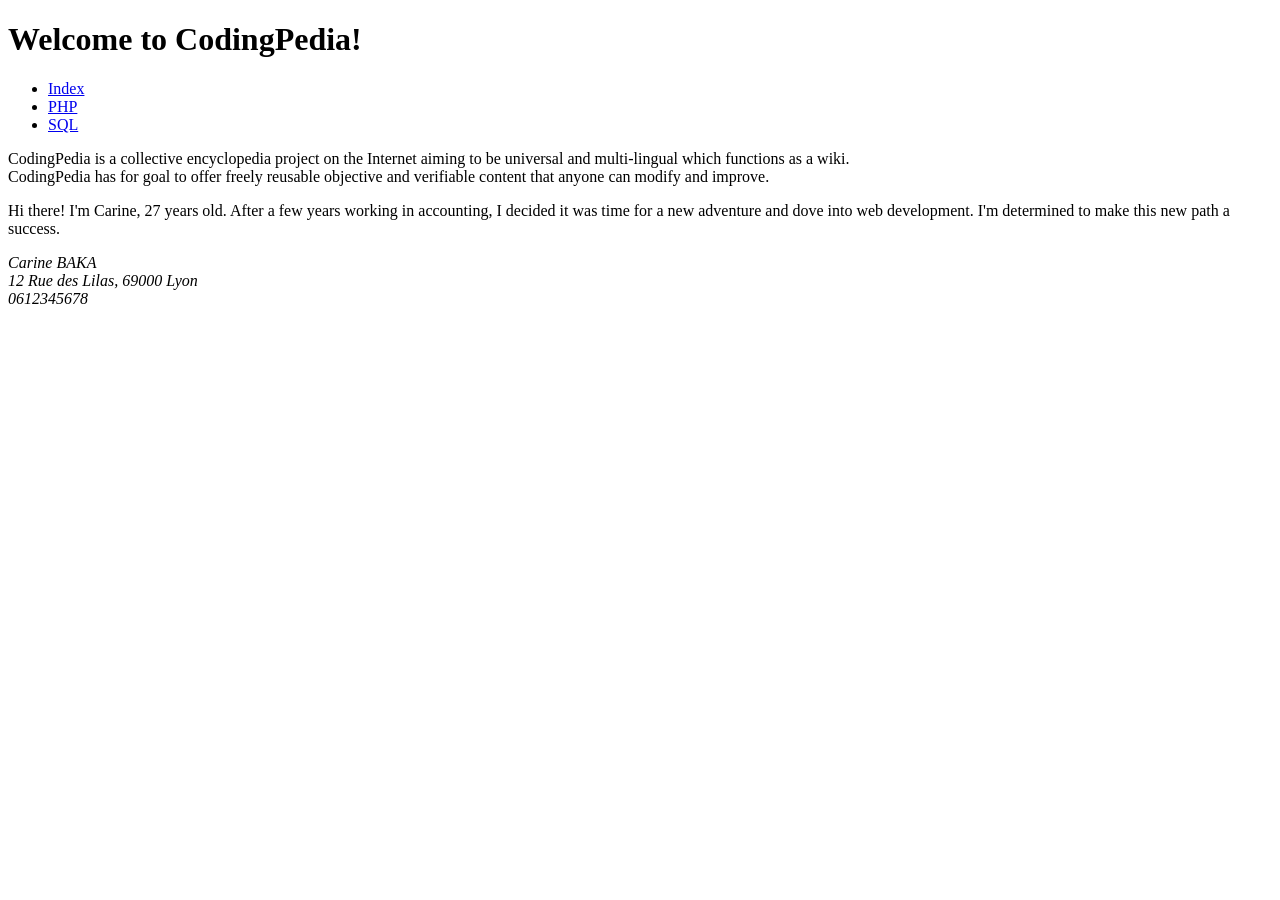
==== index.html @ 439198e8 "Test" ====
<!DOCTYPE html>
<html lang="en">
<head>
    <title>CodingPedia</title>
</head>
<body>
    <header>
        <h1>Welcome to CodingPedia!</h1>
        <nav>
            <ul>
                <li><a href="index.html">Index</a></li>
                <li><a href="php.html">PHP</a></li>
                <li><a href="sql.html">SQL</a></li>
            </ul>
        </nav>
    </header>
    <main>
        <p>CodingPedia is a collective encyclopedia project on the Internet aiming to be universal and multi-lingual which functions as a wiki. <br>CodingPedia has for goal to offer freely reusable objective and verifiable content that anyone can modify and improve.</p>
    </main>
    <aside>
        <p>Hi there! I'm Carine, 27 years old. After a few years working in accounting, I decided it was time for a new adventure and dove into web development. I'm determined to make this new path a success.</p>
    </aside>
    <footer>
        <address>
            Carine BAKA<br>
            12 Rue des Lilas, 69000 Lyon<br>
            0612345678 
        </address>
    </footer>
</body>
</html>
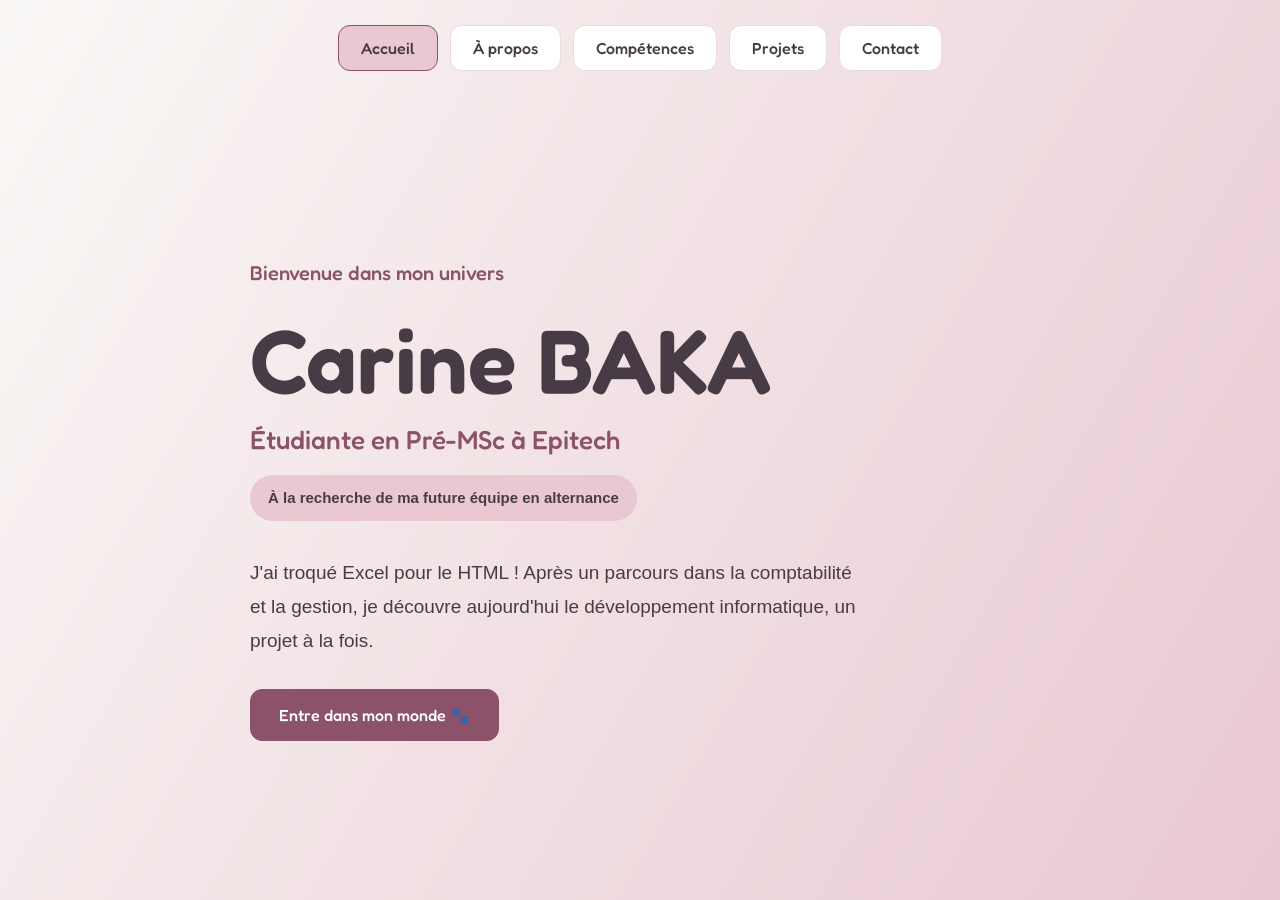
==== commit 249d7889: "Create portfolio pages and projects" ====
--- a/index.html
+++ b/index.html
@@ -1,31 +1,48 @@
+
 <!DOCTYPE html>
-<html lang="en">
+<html lang="fr">
 <head>
-    <title>CodingPedia</title>
+    <meta charset="UTF-8">
+    <meta name="viewport" content="width=device-width, initial-scale=1.0">
+    <meta name="description" content="Portfolio de Carine BAKA, étudiante à Epitech à la recherche d'une alternance en développement informatique.">
+    <title>Accueil | Carine's World</title>
+    <link href="https://fonts.googleapis.com/css2?family=Fredoka:wght@400;500;600&display=swap" rel="stylesheet">
+    <link rel="stylesheet" href="style.css">
 </head>
 <body>
+
     <header>
-        <h1>Welcome to CodingPedia!</h1>
-        <nav>
-            <ul>
-                <li><a href="index.html">Index</a></li>
-                <li><a href="php.html">PHP</a></li>
-                <li><a href="sql.html">SQL</a></li>
-            </ul>
+        <nav aria-label="Navigation principale">
+            <a class="btn" href="index.html" aria-current="page">Accueil</a>
+            <a class="btn" href="apropos.html">À propos</a>
+            <a class="btn" href="competences.html">Compétences</a>
+            <a class="btn" href="projets.html">Projets</a>
+            <a class="btn" href="contact.html">Contact</a>
         </nav>
     </header>
-    <main>
-        <p>CodingPedia is a collective encyclopedia project on the Internet aiming to be universal and multi-lingual which functions as a wiki. <br>CodingPedia has for goal to offer freely reusable objective and verifiable content that anyone can modify and improve.</p>
+
+    <main class="home">
+        <section class="home-content">
+            <p class="home-label">Bienvenue dans mon univers</p>
+            <h1>Carine BAKA</h1>
+            <h2>Étudiante en Pré-MSc à Epitech</h2>
+
+            <p class="home-status">
+   		 À la recherche de ma future équipe en alternance
+	    </p>
+
+            <p class="home-description">
+                J'ai troqué Excel pour le HTML !
+                Après un parcours dans la comptabilité et la gestion,
+                je découvre aujourd'hui le développement informatique,
+                un projet à la fois.
+            </p>
+
+            <a class="btn home-btn" href="apropos.html">
+                Entre dans mon monde 🐾
+            </a>
+        </section>
     </main>
-    <aside>
-        <p>Hi there! I'm Carine, 27 years old. After a few years working in accounting, I decided it was time for a new adventure and dove into web development. I'm determined to make this new path a success.</p>
-    </aside>
-    <footer>
-        <address>
-            Carine BAKA<br>
-            12 Rue des Lilas, 69000 Lyon<br>
-            0612345678 
-        </address>
-    </footer>
+
 </body>
 </html>
--- a/style.css
+++ b/style.css
@@ -0,0 +1,835 @@
+
+/* 1. Couleurs */
+:root {
+    --fond: #faf8f6;
+    --rose: #e9c8d1;
+    --peche: #ffe5d6;
+    --accent: #8b526a;
+    --texte: #473c46;
+    --blanc: #ffffff;
+    --bordure: #e8dce1;
+}
+
+/* 2. Général */
+* {
+    box-sizing: border-box;
+}
+
+body {
+    margin: 0;
+    min-height: 100vh;
+    color: var(--texte);
+    font-family: Arial, sans-serif;
+    background: linear-gradient(
+        120deg,
+        var(--fond),
+        var(--rose),
+        var(--peche),
+        var(--fond)
+    );
+    background-size: 300% 300%;
+    animation: couleurs 12s ease infinite;
+}
+
+header,
+main {
+    padding: 25px;
+    text-align: center;
+}
+
+h1,
+h2,
+h3 {
+    font-family: 'Fredoka', Arial, sans-serif;
+}
+
+h1 {
+    color: var(--accent);
+    font-size: 42px;
+    font-weight: 500;
+}
+
+h2 {
+    font-size: 30px;
+    font-weight: 500;
+}
+
+p {
+    font-size: 17px;
+    line-height: 1.7;
+}
+
+/* 3. Navigation */
+nav {
+    display: flex;
+    justify-content: center;
+    flex-wrap: wrap;
+    gap: 12px;
+}
+
+.btn {
+    display: inline-block;
+    padding: 12px 22px;
+    background: var(--blanc);
+    color: var(--texte);
+    border: 1px solid var(--bordure);
+    border-radius: 12px;
+    font: 500 16px 'Fredoka', Arial, sans-serif;
+    text-decoration: none;
+    transition: 0.3s;
+    cursor: pointer;
+}
+
+.btn:hover,
+.btn[aria-current="page"] {
+    background: var(--rose);
+    border-color: var(--accent);
+}
+
+.btn:hover {
+    transform: translateY(-4px);
+    box-shadow: 0 8px 20px #a8798c35;
+}
+
+.btn:focus-visible,
+a:focus-visible,
+input:focus-visible,
+textarea:focus-visible {
+    outline: 3px solid var(--accent);
+    outline-offset: 3px;
+}
+
+/* 4. Accueil */
+.home {
+    display: flex;
+    align-items: center;
+    justify-content: center;
+    min-height: calc(100vh - 110px);
+    padding: 60px 25px;
+}
+
+.home-content {
+    width: 100%;
+    max-width: 780px;
+    text-align: left;
+}
+
+.home-label {
+    color: var(--accent);
+    font: 500 20px 'Fredoka', Arial, sans-serif;
+}
+
+.home-content h1 {
+    margin: 10px 0;
+    color: var(--texte);
+    font-size: clamp(48px, 8vw, 90px);
+    font-weight: 600;
+}
+
+.home-content h2 {
+    margin: 0 0 20px;
+    color: var(--accent);
+    font-size: 26px;
+}
+
+.home-status {
+    display: inline-block;
+    margin: 0 0 20px;
+    padding: 10px 18px;
+    background: var(--rose);
+    border-radius: 30px;
+    font-size: 15px;
+    font-weight: bold;
+}
+
+.home-description {
+    max-width: 620px;
+    margin: 15px 0 30px;
+    font-size: 19px;
+    line-height: 1.8;
+}
+
+.home-btn {
+    padding: 15px 28px;
+    background: var(--accent);
+    color: var(--blanc);
+    border-color: var(--accent);
+}
+
+.home-btn:hover {
+    background: var(--texte);
+    color: var(--blanc);
+}
+
+/* 5. À propos */
+.about-page {
+    max-width: 1100px;
+    margin: auto;
+}
+
+.about-intro {
+    display: flex;
+    align-items: center;
+    gap: 60px;
+    margin: 60px auto 90px;
+    text-align: left;
+}
+
+.avatar {
+    width: 320px;
+    max-width: 40%;
+    height: auto;
+    background: transparent;
+    transition: transform 0.3s;
+}
+
+.avatar:hover {
+    transform: scale(1.07) rotate(-3deg);
+}
+
+.about-text {
+    flex: 1;
+}
+
+.about-label {
+    color: var(--accent);
+    font: 500 19px 'Fredoka', Arial, sans-serif;
+}
+
+.about-text h1 {
+    color: var(--texte);
+    font-size: 48px;
+    line-height: 1.2;
+}
+
+.about-text p {
+    font-size: 18px;
+}
+
+.about-button {
+    margin-top: 20px;
+    background: var(--accent);
+    color: var(--blanc);
+    border-color: var(--accent);
+}
+
+.about-button:hover {
+    background: var(--texte);
+    color: var(--blanc);
+}
+
+/* 6. À propos : anecdotes */
+.about-details {
+    max-width: 900px;
+    margin: 0 auto 70px;
+    text-align: left;
+}
+
+.about-details h2 {
+    margin-bottom: 30px;
+}
+
+.about-line {
+    display: flex;
+    align-items: center;
+    gap: 30px;
+    padding: 20px;
+    border-bottom: 1px solid var(--bordure);
+    transition: 0.3s;
+}
+
+.about-line:hover {
+    background: #fff0f4;
+    border-radius: 12px;
+    transform: translateX(6px);
+}
+
+.about-line span {
+    color: var(--accent);
+    font: 500 25px 'Fredoka', Arial, sans-serif;
+}
+
+.about-line h3 {
+    margin: 0;
+    font-size: 22px;
+}
+
+.about-line p {
+    margin: 5px 0 0;
+}
+
+/* 7. Compétences */
+.skills-page {
+    max-width: 1000px;
+    margin: auto;
+    text-align: left;
+}
+
+.skills-intro {
+    margin: 60px 0 70px;
+}
+
+.skills-label {
+    color: var(--accent);
+    font: 500 19px 'Fredoka', Arial, sans-serif;
+}
+
+.skills-intro h1 {
+    margin: 10px 0;
+    color: var(--texte);
+    font-size: 55px;
+}
+
+.skills-intro p {
+    max-width: 650px;
+    font-size: 18px;
+}
+
+.skills-section {
+    margin-bottom: 45px;
+    padding-bottom: 30px;
+    border-bottom: 1px solid var(--bordure);
+}
+
+.skills-section h2 {
+    margin-bottom: 25px;
+    color: var(--texte);
+    font-size: 26px;
+}
+
+.skills-list {
+    display: flex;
+    flex-wrap: wrap;
+    gap: 15px;
+}
+
+.skills-list span {
+    padding: 12px 22px;
+    background: var(--blanc);
+    border: 1px solid var(--bordure);
+    border-radius: 30px;
+    font: 500 18px 'Fredoka', Arial, sans-serif;
+    transition: 0.3s;
+}
+
+.skills-list span:hover {
+    background: #fff0f4;
+    color: var(--accent);
+    border-color: var(--accent);
+    transform: translateY(-5px) rotate(-2deg);
+}
+
+.learning-section {
+    max-width: 800px;
+    margin: 65px 0;
+    padding: 25px 0;
+    border-top: 2px solid var(--accent);
+    border-bottom: 2px solid var(--accent);
+}
+
+.learning-section h2 {
+    color: var(--texte);
+}
+
+.skills-extra {
+    margin: 70px 0;
+    text-align: center;
+}
+
+.skills-extra h2 {
+    color: var(--accent);
+}
+
+.skills-extra p {
+    max-width: 550px;
+    margin: 20px auto 30px;
+}
+
+.skills-button {
+    background: var(--accent);
+    color: var(--blanc);
+    border-color: var(--accent);
+}
+
+.skills-button:hover {
+    background: var(--texte);
+    color: var(--blanc);
+}
+
+/* 8. Projets */
+.projects-page {
+    max-width: 1100px;
+    margin: auto;
+    text-align: left;
+}
+
+.projects-intro {
+    margin: 60px 0 80px;
+}
+
+.projects-label,
+.project-number {
+    color: var(--accent);
+    font: 500 19px 'Fredoka', Arial, sans-serif;
+}
+
+.projects-intro h1 {
+    margin: 10px 0;
+    color: var(--texte);
+    font-size: 55px;
+}
+
+.projects-intro p {
+    max-width: 650px;
+    font-size: 18px;
+}
+
+.project {
+    display: flex;
+    align-items: center;
+    gap: 50px;
+    margin-bottom: 100px;
+}
+
+.project-reverse {
+    flex-direction: row-reverse;
+}
+
+.project-image,
+.project-text {
+    flex: 1;
+    min-width: 0;
+}
+
+.project-image img {
+    display: block;
+    width: 100%;
+    height: auto;
+    border: 3px solid var(--blanc);
+    border-radius: 20px;
+    box-shadow: 0 10px 25px #473c4620;
+    transition: 0.3s;
+}
+
+.project-image img:hover {
+    transform: scale(1.03);
+    box-shadow: 0 15px 30px #a8798c35;
+}
+
+.project-text h2 {
+    margin: 10px 0 20px;
+    color: var(--texte);
+    font-size: 38px;
+}
+
+.project-text h3 {
+    margin-top: 25px;
+    color: var(--accent);
+    font-size: 20px;
+}
+
+.project-tools {
+    font-weight: bold;
+}
+
+.project-note {
+    font-style: italic;
+}
+
+.project-button {
+    margin-top: 15px;
+    background: var(--accent);
+    color: var(--blanc);
+    border-color: var(--accent);
+}
+
+.project-button:hover {
+    background: var(--texte);
+    color: var(--blanc);
+}
+
+.projects-progress {
+    max-width: 750px;
+    margin: 40px auto 90px;
+    padding: 30px 0;
+    border-top: 2px solid var(--accent);
+    border-bottom: 2px solid var(--accent);
+}
+
+.projects-progress h2 {
+    color: var(--texte);
+    font-size: 34px;
+}
+
+.projects-end {
+    margin: 50px 0 80px;
+    text-align: center;
+}
+
+.projects-end h2 {
+    color: var(--accent);
+}
+
+.projects-end p {
+    max-width: 600px;
+    margin: 20px auto;
+}
+
+/* 9. Contact */
+.contact-page {
+    max-width: 1000px;
+    margin: auto;
+    text-align: left;
+}
+
+.contact-intro {
+    margin: 60px 0 70px;
+}
+
+.contact-label {
+    color: var(--accent);
+    font: 500 19px 'Fredoka', Arial, sans-serif;
+}
+
+.contact-intro h1 {
+    margin: 10px 0;
+    color: var(--texte);
+    font-size: 55px;
+}
+
+.contact-intro p {
+    max-width: 650px;
+    font-size: 18px;
+}
+
+.contact-section {
+    max-width: 650px;
+    margin: 0 auto 80px;
+}
+
+.contact-section h2 {
+    text-align: center;
+}
+
+.contact-form {
+    width: 100%;
+    max-width: 550px;
+    margin: 30px auto;
+    text-align: left;
+}
+
+.contact-form label {
+    display: block;
+    margin: 15px 0 6px;
+    font-weight: bold;
+}
+
+.contact-form input,
+.contact-form textarea {
+    width: 100%;
+    padding: 14px;
+    border: 1px solid var(--bordure);
+    border-radius: 10px;
+    background: var(--blanc);
+    font: inherit;
+    transition: 0.3s;
+}
+
+.contact-form input:focus,
+.contact-form textarea:focus {
+    outline: 2px solid var(--accent);
+    background: #fff0f4;
+}
+
+.contact-form button {
+    margin-top: 20px;
+    background: var(--accent);
+    color: var(--blanc);
+    border-color: var(--accent);
+}
+
+.contact-form button:hover {
+    background: var(--texte);
+    color: var(--blanc);
+}
+
+.contact-links {
+    margin: 70px 0 90px;
+}
+
+.contact-links h2 {
+    margin-bottom: 30px;
+}
+
+.contact-options {
+    display: flex;
+    gap: 50px;
+}
+
+.contact-option {
+    flex: 1;
+    padding: 20px 0;
+    border-top: 2px solid var(--accent);
+}
+
+.contact-option h3 {
+    margin: 0;
+    font-size: 25px;
+}
+
+.contact-option a {
+    display: inline-block;
+    margin-top: 10px;
+    color: var(--accent);
+    font-weight: bold;
+    text-decoration: none;
+    transition: 0.3s;
+}
+
+.contact-option a:hover {
+    color: var(--texte);
+    transform: translateX(5px);
+    text-decoration: underline;
+}
+
+/* 10. CV */
+.cv-section {
+    margin: 70px auto 100px;
+    padding: 30px 0;
+    border-top: 2px solid var(--accent);
+    text-align: center;
+}
+
+.cv-section h2 {
+    color: var(--accent);
+}
+
+.cv-section p {
+    max-width: 550px;
+    margin: 15px auto 25px;
+}
+
+.contact-cv {
+    background: var(--accent);
+    color: var(--blanc);
+    border-color: var(--accent);
+}
+
+.contact-cv:hover {
+    background: var(--texte);
+    color: var(--blanc);
+}
+
+/* 11. Curseur personnalisé */
+body,
+a,
+button {
+    cursor: url("images/patte-ouverte-28px.png") 14 14, auto;
+}
+
+body:active,
+a:active,
+button:active {
+    cursor: url("images/patte-fermee-28px.png") 14 14, auto;
+}
+
+/* 12. Fond animé */
+@keyframes couleurs {
+    0%, 100% {
+        background-position: 0% 50%;
+    }
+
+    50% {
+        background-position: 100% 50%;
+    }
+}
+
+/* 13. Téléphone */
+@media (max-width: 650px) {
+    header,
+    main {
+        padding: 18px;
+    }
+
+    nav {
+        gap: 8px;
+    }
+
+    nav .btn {
+        padding: 9px 12px;
+        font-size: 14px;
+    }
+
+    h1 {
+        font-size: 34px;
+    }
+
+    h2 {
+        font-size: 26px;
+    }
+
+    .home {
+        min-height: calc(100vh - 150px);
+        padding: 40px 25px;
+    }
+
+    .home-content h2 {
+        font-size: 21px;
+    }
+
+    .home-description {
+        font-size: 17px;
+    }
+
+    .about-intro {
+        flex-direction: column;
+        gap: 20px;
+        margin: 30px auto 60px;
+        text-align: center;
+    }
+
+    .avatar {
+        width: 240px;
+        max-width: 100%;
+    }
+
+    .about-text h1 {
+        font-size: 36px;
+    }
+
+    .about-text p {
+        font-size: 17px;
+    }
+
+    .about-line {
+        gap: 20px;
+        padding: 18px 10px;
+    }
+
+    .skills-intro {
+        margin: 30px 0 50px;
+    }
+
+    .skills-intro h1,
+    .projects-intro h1,
+    .contact-intro h1 {
+        font-size: 38px;
+    }
+
+    .skills-section h2 {
+        font-size: 23px;
+    }
+
+    .skills-list {
+        gap: 10px;
+    }
+
+    .skills-list span {
+        padding: 10px 15px;
+        font-size: 16px;
+    }
+
+    .projects-intro,
+    .contact-intro {
+        margin: 30px 0 50px;
+    }
+
+    .project,
+    .project-reverse {
+        flex-direction: column;
+        gap: 25px;
+        margin-bottom: 70px;
+    }
+
+    .project-image,
+    .project-text {
+        width: 100%;
+    }
+
+    .project-text h2 {
+        font-size: 32px;
+    }
+
+    .contact-options {
+        flex-direction: column;
+        gap: 25px;
+    }
+
+    .contact-links {
+        margin: 50px 0;
+    }
+}
+
+/* 14. Accessibilité */
+@media (prefers-reduced-motion: reduce) {
+    body {
+        animation: none;
+        background: var(--fond);
+    }
+
+    .btn,
+    .avatar,
+    .about-line,
+    .skills-list span,
+    .project-image img,
+    .contact-option a {
+        transition: none;
+    }
+
+    .btn:hover,
+    .avatar:hover,
+    .about-line:hover,
+    .skills-list span:hover,
+    .project-image img:hover,
+    .contact-option a:hover {
+        transform: none;
+    }
+}
+
+
+/* Projet Java en préparation */
+
+.project-placeholder {
+    min-height: 300px;
+    display: flex;
+    flex-direction: column;
+    align-items: center;
+    justify-content: center;
+    padding: 30px;
+
+    background: linear-gradient(
+        135deg,
+        #fff7f4,
+        #e9c8d1
+    );
+
+    border: 2px dashed var(--accent);
+    border-radius: 20px;
+    text-align: center;
+    transition: 0.3s;
+}
+
+.project-placeholder span {
+    color: var(--accent);
+    font: 600 65px 'Fredoka', Arial, sans-serif;
+}
+
+.project-placeholder p {
+    margin: 10px 0 0;
+    font-size: 18px;
+}
+
+.project-placeholder:hover {
+    transform: translateY(-5px);
+    box-shadow: 0 10px 25px #a8798c35;
+}
+
+@media (prefers-reduced-motion: reduce) {
+    .project-placeholder {
+        transition: none;
+    }
+
+    .project-placeholder:hover {
+        transform: none;
+    }
+}
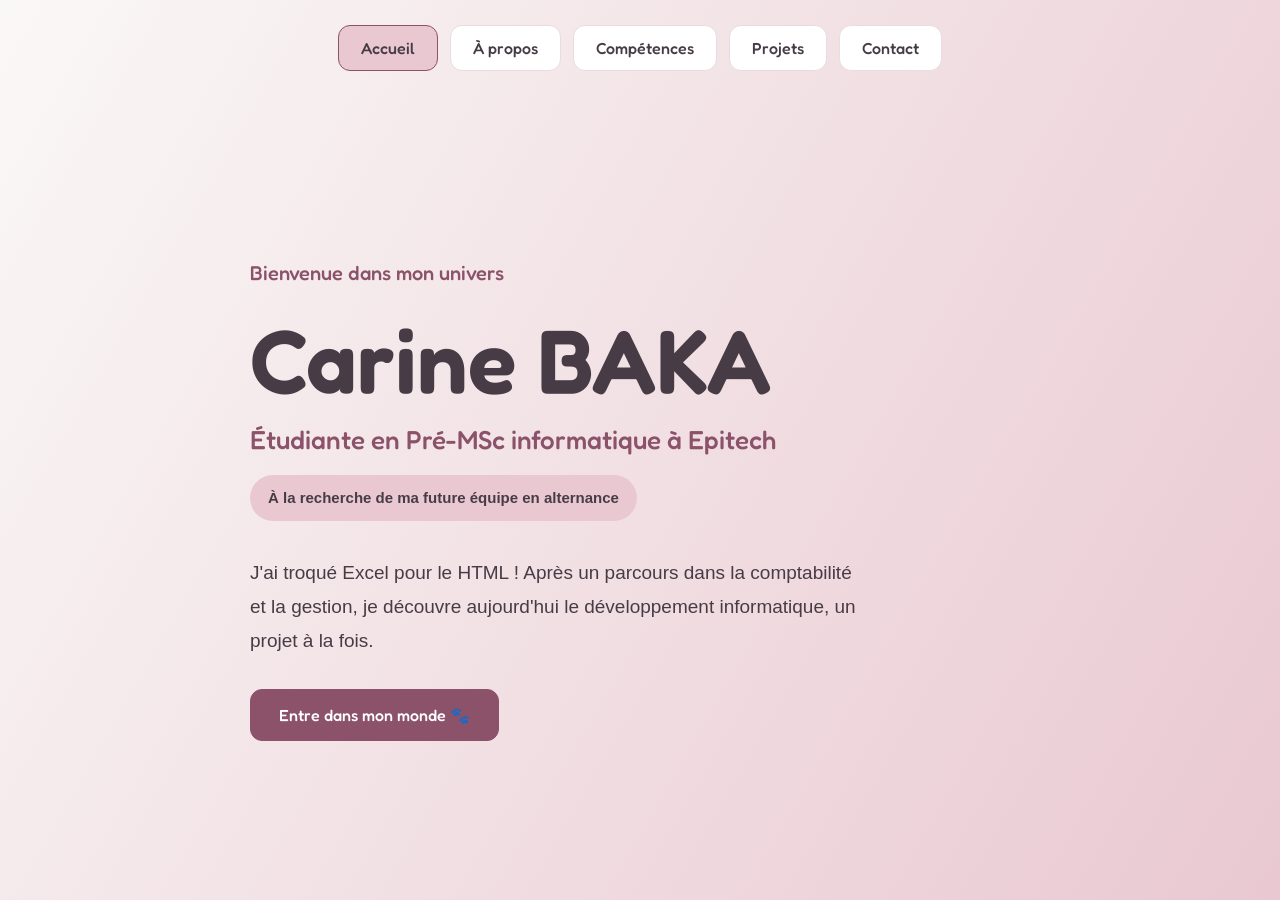
==== commit 1049aab8: "Finalize portfolio pages and documentation" ====
--- a/index.html
+++ b/index.html
@@ -6,11 +6,12 @@
     <meta name="viewport" content="width=device-width, initial-scale=1.0">
     <meta name="description" content="Portfolio de Carine BAKA, étudiante à Epitech à la recherche d'une alternance en développement informatique.">
     <title>Accueil | Carine's World</title>
+
     <link href="https://fonts.googleapis.com/css2?family=Fredoka:wght@400;500;600&display=swap" rel="stylesheet">
     <link rel="stylesheet" href="style.css">
 </head>
+
 <body>
-
     <header>
         <nav aria-label="Navigation principale">
             <a class="btn" href="index.html" aria-current="page">Accueil</a>
@@ -24,12 +25,13 @@
     <main class="home">
         <section class="home-content">
             <p class="home-label">Bienvenue dans mon univers</p>
+
             <h1>Carine BAKA</h1>
-            <h2>Étudiante en Pré-MSc à Epitech</h2>
+            <h2>Étudiante en Pré-MSc informatique à Epitech</h2>
 
             <p class="home-status">
-   		 À la recherche de ma future équipe en alternance
-	    </p>
+                À la recherche de ma future équipe en alternance
+            </p>
 
             <p class="home-description">
                 J'ai troqué Excel pour le HTML !
@@ -43,6 +45,5 @@
             </a>
         </section>
     </main>
-
 </body>
 </html>
--- a/style.css
+++ b/style.css
@@ -99,6 +99,54 @@
     outline-offset: 3px;
 }
 
+/* Boutons principaux */
+.home-btn,
+.about-button,
+.skills-button,
+.project-button,
+.contact-form button,
+.contact-cv {
+    background: var(--accent);
+    color: var(--blanc);
+    border-color: var(--accent);
+}
+
+.home-btn:hover,
+.about-button:hover,
+.skills-button:hover,
+.project-button:hover,
+.contact-form button:hover,
+.contact-cv:hover {
+    background: var(--texte);
+    color: var(--blanc);
+}
+
+/* Étiquettes communes */
+.about-label,
+.skills-label,
+.projects-label,
+.project-number,
+.contact-label {
+    color: var(--accent);
+    font: 500 19px 'Fredoka', Arial, sans-serif;
+}
+
+/* Titres des pages */
+.skills-intro h1,
+.projects-intro h1,
+.contact-intro h1 {
+    margin: 10px 0;
+    color: var(--texte);
+    font-size: 55px;
+}
+
+.skills-intro p,
+.projects-intro p,
+.contact-intro p {
+    max-width: 650px;
+    font-size: 18px;
+}
+
 /* 4. Accueil */
 .home {
     display: flex;
@@ -151,14 +199,6 @@
 
 .home-btn {
     padding: 15px 28px;
-    background: var(--accent);
-    color: var(--blanc);
-    border-color: var(--accent);
-}
-
-.home-btn:hover {
-    background: var(--texte);
-    color: var(--blanc);
 }
 
 /* 5. À propos */
@@ -191,11 +231,6 @@
     flex: 1;
 }
 
-.about-label {
-    color: var(--accent);
-    font: 500 19px 'Fredoka', Arial, sans-serif;
-}
-
 .about-text h1 {
     color: var(--texte);
     font-size: 48px;
@@ -208,57 +243,9 @@
 
 .about-button {
     margin-top: 20px;
-    background: var(--accent);
-    color: var(--blanc);
-    border-color: var(--accent);
-}
-
-.about-button:hover {
-    background: var(--texte);
-    color: var(--blanc);
-}
-
-/* 6. À propos : anecdotes */
-.about-details {
-    max-width: 900px;
-    margin: 0 auto 70px;
-    text-align: left;
-}
-
-.about-details h2 {
-    margin-bottom: 30px;
-}
-
-.about-line {
-    display: flex;
-    align-items: center;
-    gap: 30px;
-    padding: 20px;
-    border-bottom: 1px solid var(--bordure);
-    transition: 0.3s;
-}
-
-.about-line:hover {
-    background: #fff0f4;
-    border-radius: 12px;
-    transform: translateX(6px);
-}
-
-.about-line span {
-    color: var(--accent);
-    font: 500 25px 'Fredoka', Arial, sans-serif;
-}
-
-.about-line h3 {
-    margin: 0;
-    font-size: 22px;
-}
-
-.about-line p {
-    margin: 5px 0 0;
-}
-
-/* 7. Compétences */
+}
+
+/* 6. Compétences */
 .skills-page {
     max-width: 1000px;
     margin: auto;
@@ -267,22 +254,6 @@
 
 .skills-intro {
     margin: 60px 0 70px;
-}
-
-.skills-label {
-    color: var(--accent);
-    font: 500 19px 'Fredoka', Arial, sans-serif;
-}
-
-.skills-intro h1 {
-    margin: 10px 0;
-    color: var(--texte);
-    font-size: 55px;
-}
-
-.skills-intro p {
-    max-width: 650px;
-    font-size: 18px;
 }
 
 .skills-section {
@@ -345,18 +316,7 @@
     margin: 20px auto 30px;
 }
 
-.skills-button {
-    background: var(--accent);
-    color: var(--blanc);
-    border-color: var(--accent);
-}
-
-.skills-button:hover {
-    background: var(--texte);
-    color: var(--blanc);
-}
-
-/* 8. Projets */
+/* 7. Projets */
 .projects-page {
     max-width: 1100px;
     margin: auto;
@@ -365,23 +325,6 @@
 
 .projects-intro {
     margin: 60px 0 80px;
-}
-
-.projects-label,
-.project-number {
-    color: var(--accent);
-    font: 500 19px 'Fredoka', Arial, sans-serif;
-}
-
-.projects-intro h1 {
-    margin: 10px 0;
-    color: var(--texte);
-    font-size: 55px;
-}
-
-.projects-intro p {
-    max-width: 650px;
-    font-size: 18px;
 }
 
 .project {
@@ -438,27 +381,6 @@
 
 .project-button {
     margin-top: 15px;
-    background: var(--accent);
-    color: var(--blanc);
-    border-color: var(--accent);
-}
-
-.project-button:hover {
-    background: var(--texte);
-    color: var(--blanc);
-}
-
-.projects-progress {
-    max-width: 750px;
-    margin: 40px auto 90px;
-    padding: 30px 0;
-    border-top: 2px solid var(--accent);
-    border-bottom: 2px solid var(--accent);
-}
-
-.projects-progress h2 {
-    color: var(--texte);
-    font-size: 34px;
 }
 
 .projects-end {
@@ -475,7 +397,41 @@
     margin: 20px auto;
 }
 
-/* 9. Contact */
+/* Projet Java en préparation */
+.project-placeholder {
+    min-height: 300px;
+    display: flex;
+    flex-direction: column;
+    align-items: center;
+    justify-content: center;
+    padding: 30px;
+    background: linear-gradient(
+        135deg,
+        #fff7f4,
+        #e9c8d1
+    );
+    border: 2px dashed var(--accent);
+    border-radius: 20px;
+    text-align: center;
+    transition: 0.3s;
+}
+
+.project-placeholder span {
+    color: var(--accent);
+    font: 600 65px 'Fredoka', Arial, sans-serif;
+}
+
+.project-placeholder p {
+    margin: 10px 0 0;
+    font-size: 18px;
+}
+
+.project-placeholder:hover {
+    transform: translateY(-5px);
+    box-shadow: 0 10px 25px #a8798c35;
+}
+
+/* 8. Contact */
 .contact-page {
     max-width: 1000px;
     margin: auto;
@@ -484,22 +440,6 @@
 
 .contact-intro {
     margin: 60px 0 70px;
-}
-
-.contact-label {
-    color: var(--accent);
-    font: 500 19px 'Fredoka', Arial, sans-serif;
-}
-
-.contact-intro h1 {
-    margin: 10px 0;
-    color: var(--texte);
-    font-size: 55px;
-}
-
-.contact-intro p {
-    max-width: 650px;
-    font-size: 18px;
 }
 
 .contact-section {
@@ -543,14 +483,6 @@
 
 .contact-form button {
     margin-top: 20px;
-    background: var(--accent);
-    color: var(--blanc);
-    border-color: var(--accent);
-}
-
-.contact-form button:hover {
-    background: var(--texte);
-    color: var(--blanc);
 }
 
 .contact-links {
@@ -592,7 +524,7 @@
     text-decoration: underline;
 }
 
-/* 10. CV */
+/* 9. CV */
 .cv-section {
     margin: 70px auto 100px;
     padding: 30px 0;
@@ -609,31 +541,26 @@
     margin: 15px auto 25px;
 }
 
-.contact-cv {
-    background: var(--accent);
-    color: var(--blanc);
-    border-color: var(--accent);
-}
-
-.contact-cv:hover {
-    background: var(--texte);
-    color: var(--blanc);
-}
-
-/* 11. Curseur personnalisé */
-body,
+/* 10. Curseur personnalisé */
+body {
+    cursor: url("images/patte-ouverte-28px.png") 14 14, auto;
+}
+
 a,
 button {
-    cursor: url("images/patte-ouverte-28px.png") 14 14, auto;
-}
-
-body:active,
+    cursor: url("images/patte-ouverte-28px.png") 14 14, pointer;
+}
+
+body:active {
+    cursor: url("images/patte-fermee-28px.png") 14 14, auto;
+}
+
 a:active,
 button:active {
-    cursor: url("images/patte-fermee-28px.png") 14 14, auto;
-}
-
-/* 12. Fond animé */
+    cursor: url("images/patte-fermee-28px.png") 14 14, pointer;
+}
+
+/* 11. Fond animé */
 @keyframes couleurs {
     0%, 100% {
         background-position: 0% 50%;
@@ -644,7 +571,7 @@
     }
 }
 
-/* 13. Téléphone */
+/* 12. Téléphone */
 @media (max-width: 650px) {
     header,
     main {
@@ -701,11 +628,6 @@
         font-size: 17px;
     }
 
-    .about-line {
-        gap: 20px;
-        padding: 18px 10px;
-    }
-
     .skills-intro {
         margin: 30px 0 50px;
     }
@@ -760,7 +682,7 @@
     }
 }
 
-/* 14. Accessibilité */
+/* 13. Accessibilité */
 @media (prefers-reduced-motion: reduce) {
     body {
         animation: none;
@@ -769,66 +691,18 @@
 
     .btn,
     .avatar,
-    .about-line,
     .skills-list span,
     .project-image img,
-    .contact-option a {
+    .contact-option a,
+    .project-placeholder {
         transition: none;
     }
 
     .btn:hover,
     .avatar:hover,
-    .about-line:hover,
     .skills-list span:hover,
     .project-image img:hover,
-    .contact-option a:hover {
-        transform: none;
-    }
-}
-
-
-/* Projet Java en préparation */
-
-.project-placeholder {
-    min-height: 300px;
-    display: flex;
-    flex-direction: column;
-    align-items: center;
-    justify-content: center;
-    padding: 30px;
-
-    background: linear-gradient(
-        135deg,
-        #fff7f4,
-        #e9c8d1
-    );
-
-    border: 2px dashed var(--accent);
-    border-radius: 20px;
-    text-align: center;
-    transition: 0.3s;
-}
-
-.project-placeholder span {
-    color: var(--accent);
-    font: 600 65px 'Fredoka', Arial, sans-serif;
-}
-
-.project-placeholder p {
-    margin: 10px 0 0;
-    font-size: 18px;
-}
-
-.project-placeholder:hover {
-    transform: translateY(-5px);
-    box-shadow: 0 10px 25px #a8798c35;
-}
-
-@media (prefers-reduced-motion: reduce) {
-    .project-placeholder {
-        transition: none;
-    }
-
+    .contact-option a:hover,
     .project-placeholder:hover {
         transform: none;
     }
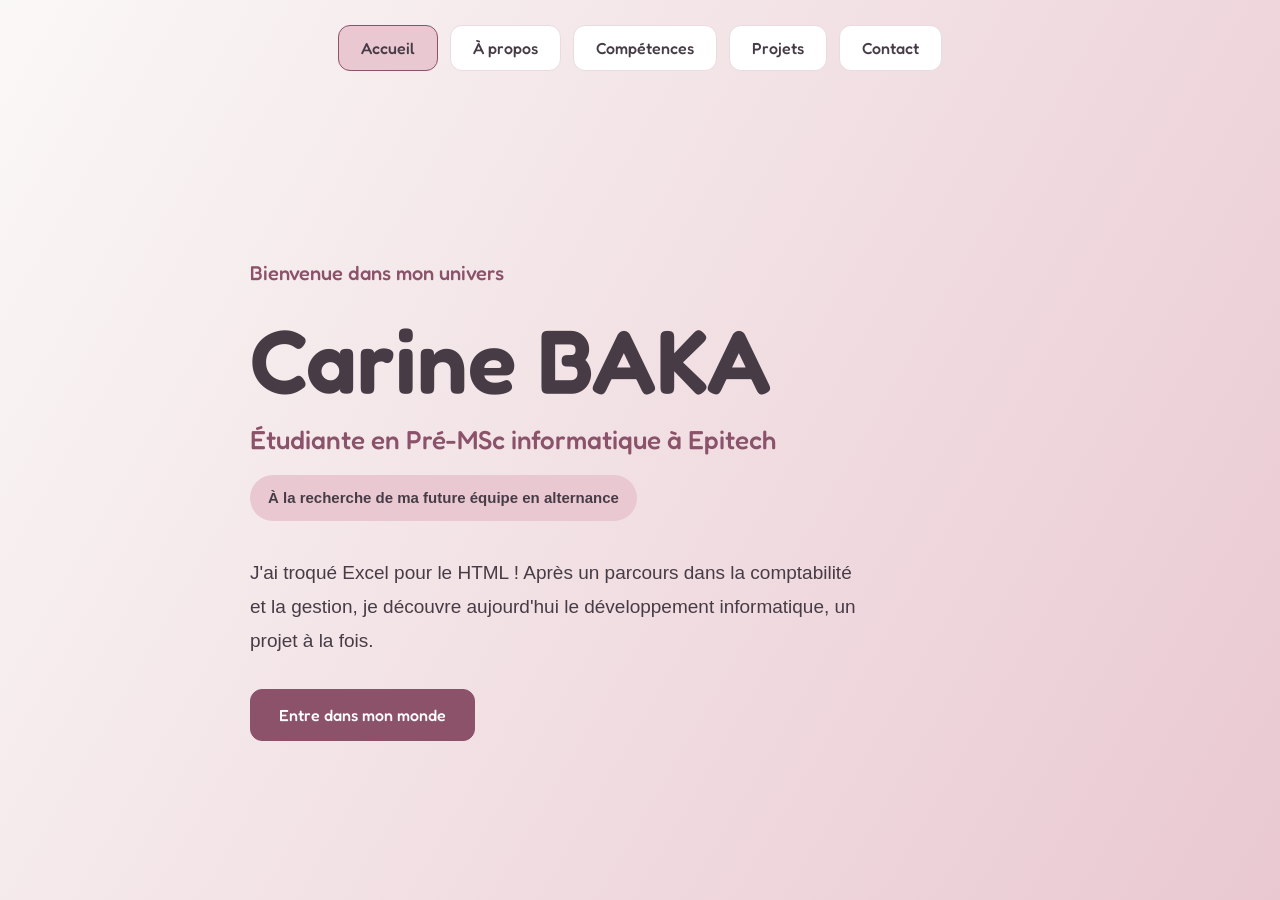
==== commit 7607355f: "Update portfolio content and CV alignment" ====
--- a/index.html
+++ b/index.html
@@ -41,7 +41,7 @@
             </p>
 
             <a class="btn home-btn" href="apropos.html">
-                Entre dans mon monde 🐾
+                Entre dans mon monde 
             </a>
         </section>
     </main>
